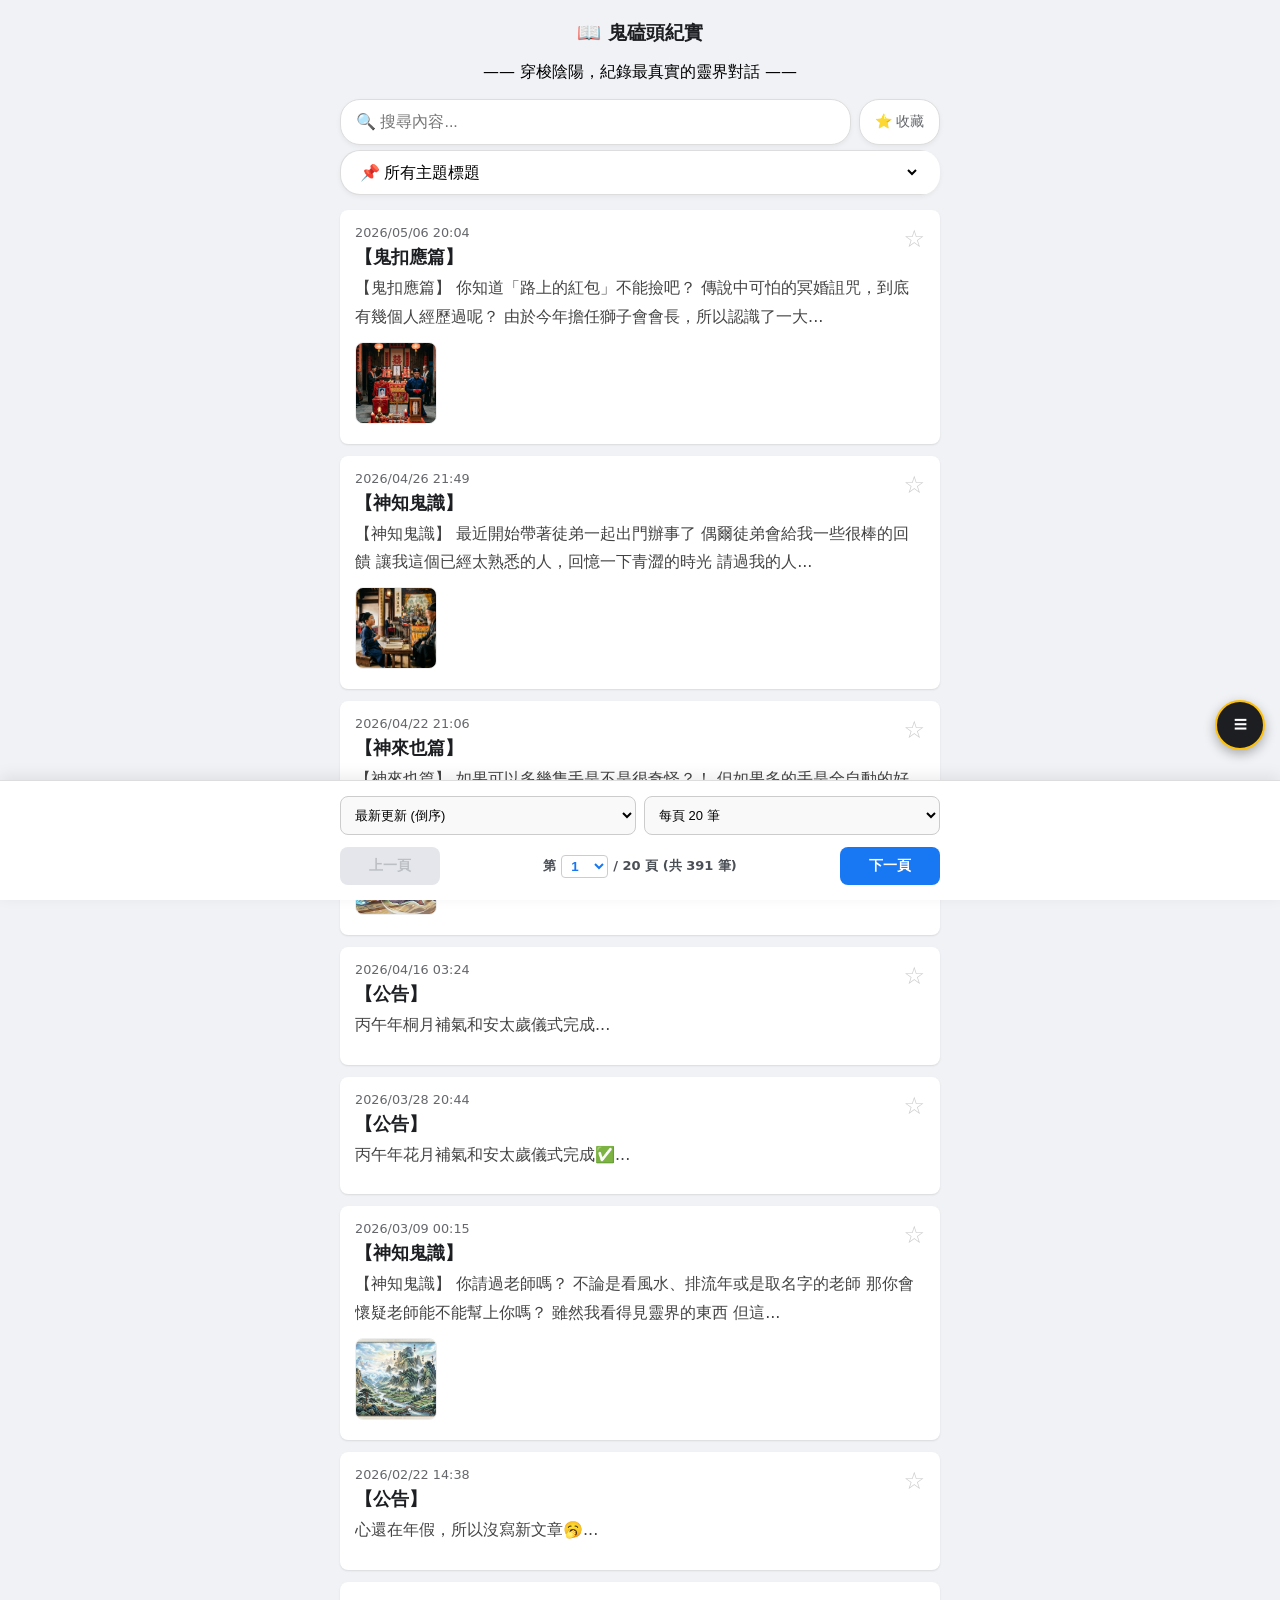
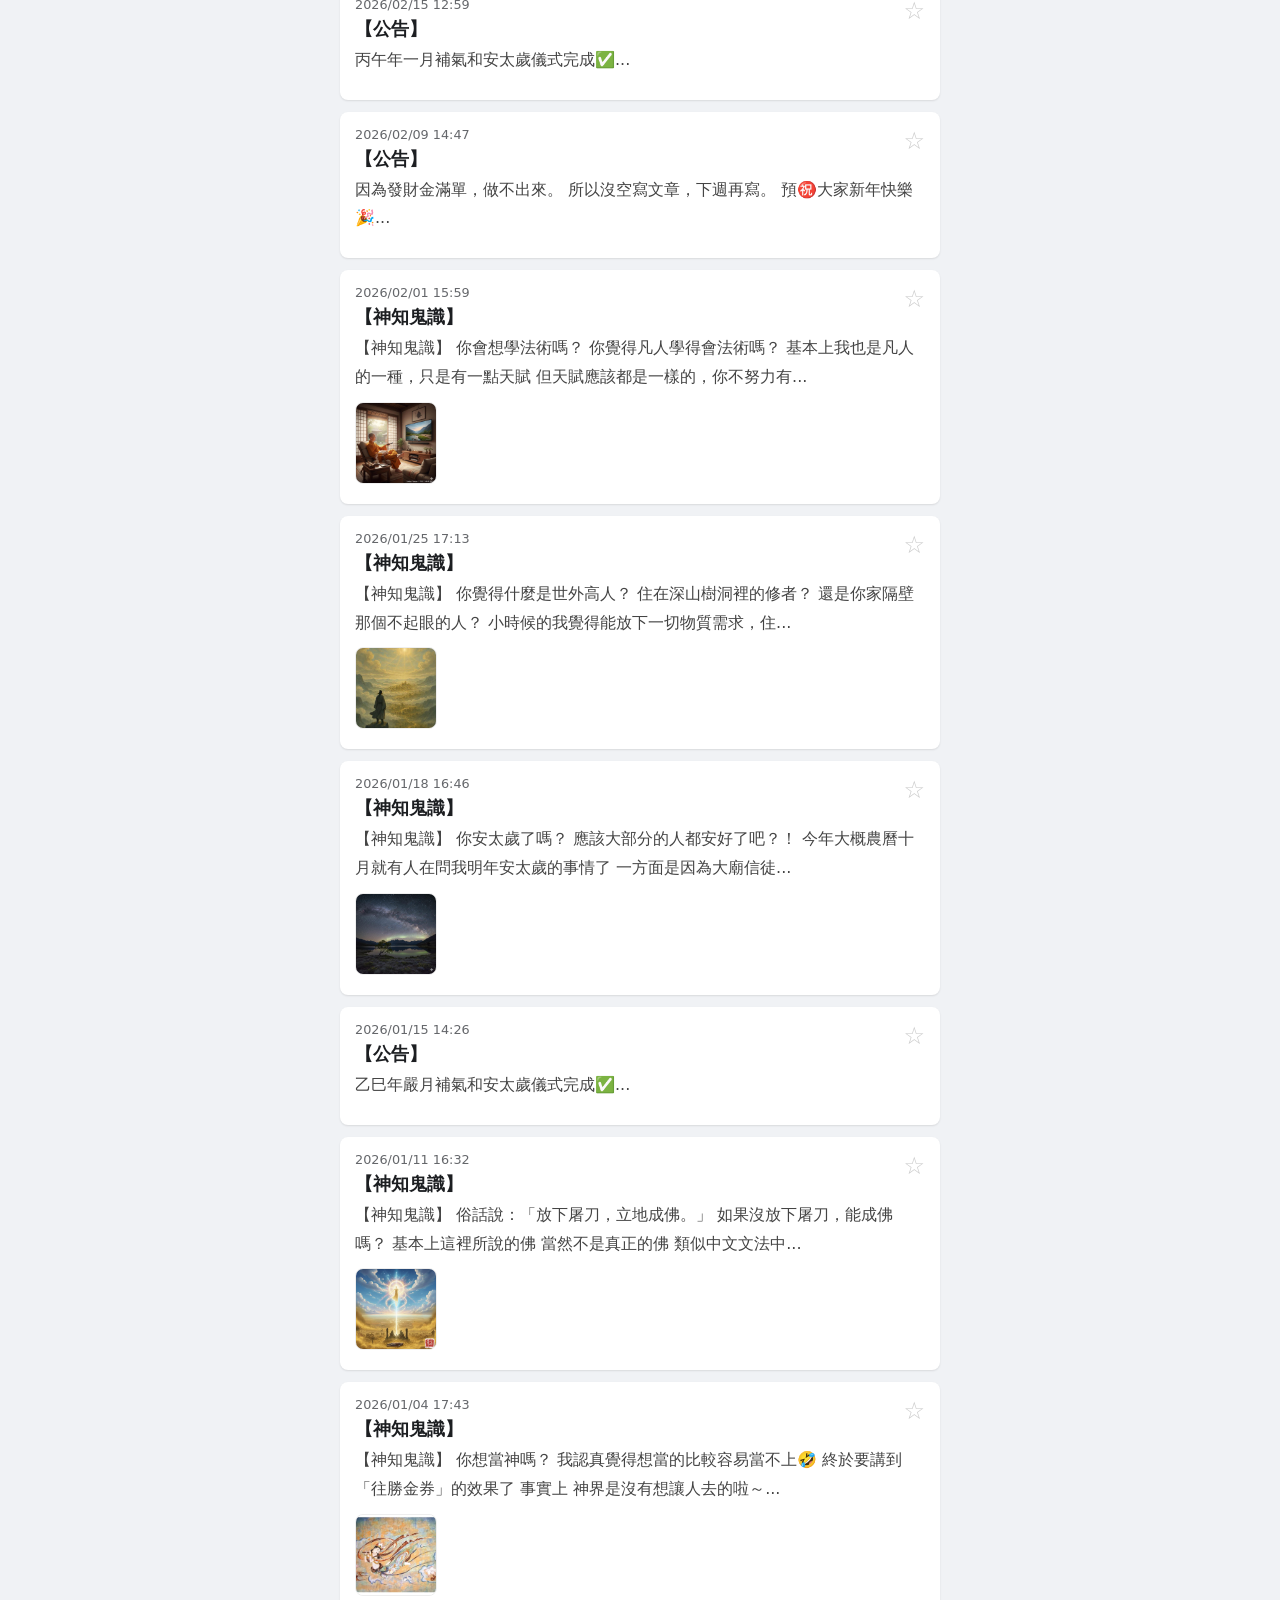
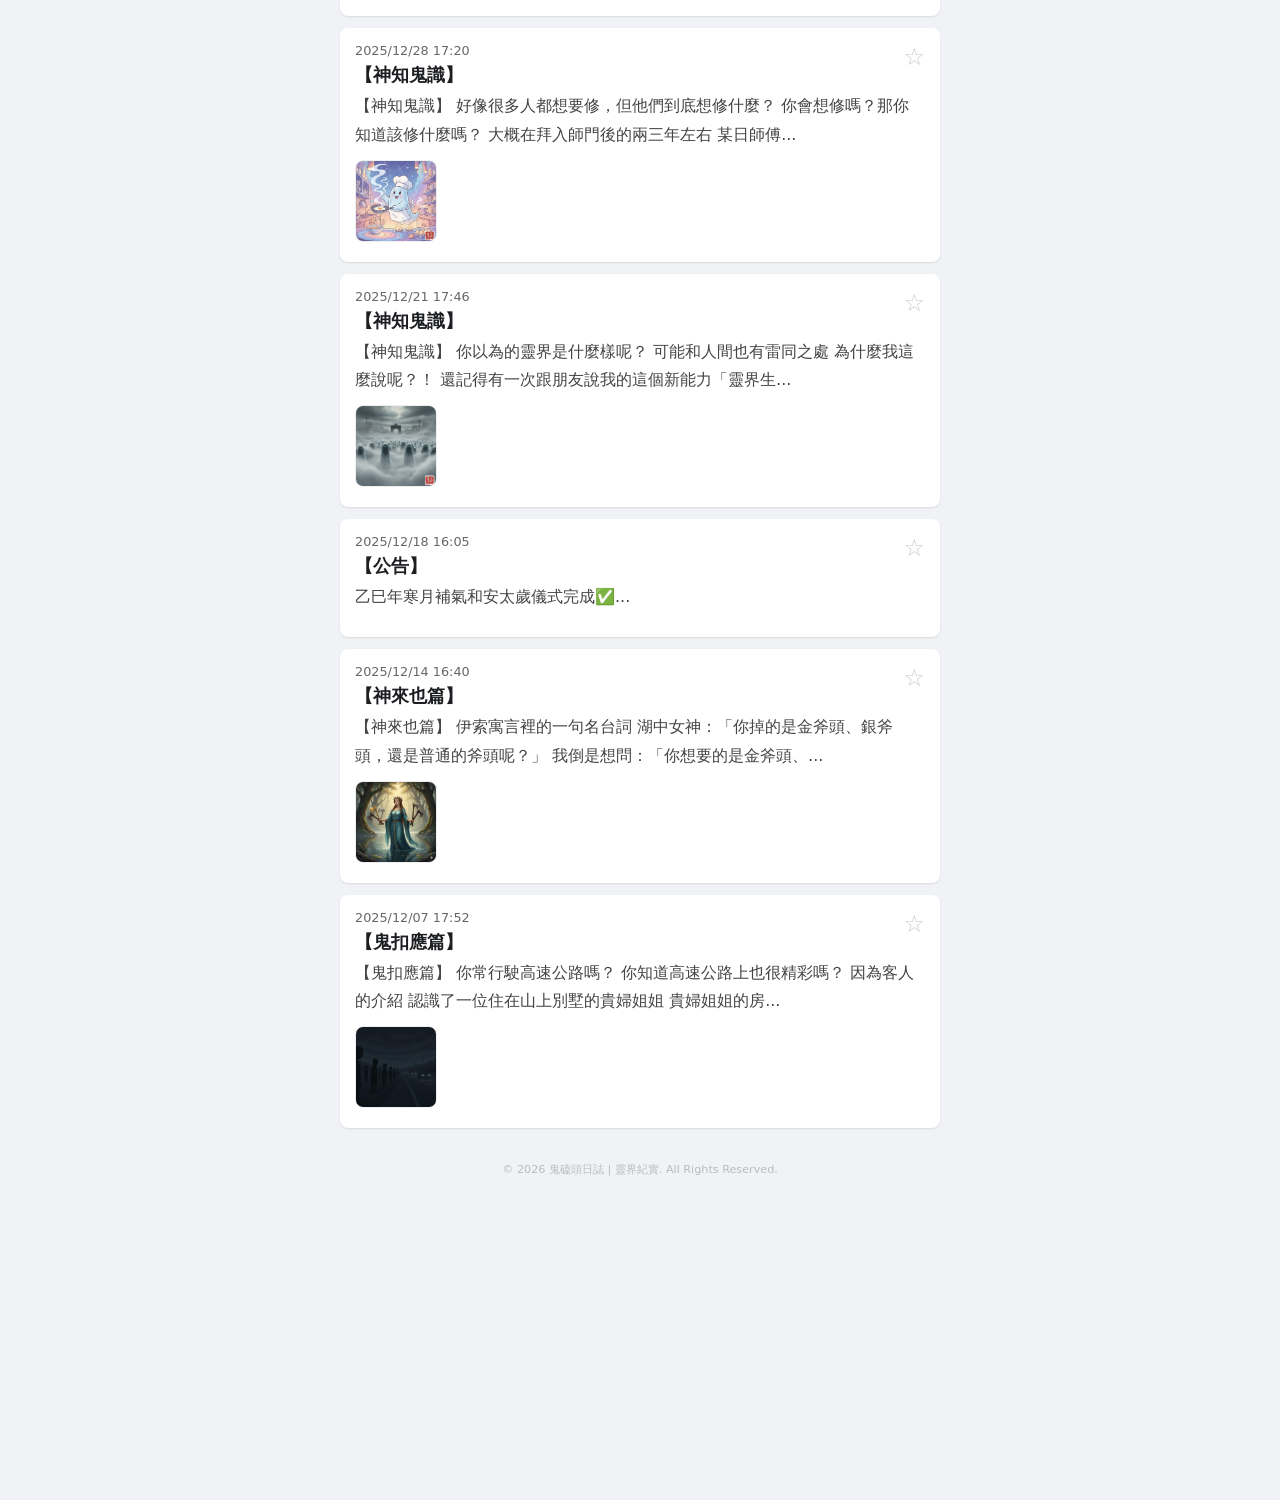
==== index.html @ ac14015a "Update index.html" ====
<!DOCTYPE html>
<html lang="zh-TW">
<head>
    <meta charset="UTF-8">
    <meta name="viewport" content="width=device-width, initial-scale=1.0">
    <title>鬼磕頭日誌 | 靈界紀實</title>
    <link rel="icon" href="pic/GhostKowtow.jpg" type="image/jpeg">
    <link rel="stylesheet" href="CSS/postFB.css">
</head>
<body>

<!-- 懸浮選單 -->
<div class="expandable-menu-container" id="menuContainer">
    <div class="menu-content" id="menuContent"></div>
    <button class="floating-service-btn" id="serviceBtn" onclick="toggleMenu()">
        <span id="serviceIcon">☰</span>
        <span id="serviceText">選單</span>
    </button>
</div>

<div class="container">
    <h1>📖 鬼磕頭紀實</h1>
    <p style="text-align: center;">—— 穿梭陰陽，紀錄最真實的靈界對話 ——</p>
    
    <!-- 搜尋與收藏篩選區 -->
    <div class="search-group">
        <input type="text" id="search" class="search-bar" placeholder="🔍 搜尋內容..." oninput="currentPage=1; updateDisplay()">
        <button id="favToggle" class="filter-fav-btn" onclick="toggleFavFilter()">⭐ 收藏</button>
    </div>

    <!-- 主題分類篩選 -->
    <select id="titleFilter" class="search-bar title-select" style="margin-top: -5px; background-color: #fff;" onchange="currentPage=1; updateDisplay()">
        <option value="">📌 所有主題標題</option>
    </select>

    <!-- 文章列表呈現區 -->
    <div id="post-list">
        <p style="text-align:center; padding:50px; color:#888;">正在載入資料...</p>
    </div>
</div>

<!-- 底部固定導覽座 -->
<div class="bottom-dock">
    <div class="dock-container">
        <!-- 排序與每頁筆數 -->
        <div class="control-row">
            <select id="sortOrder" class="control-select" onchange="updateDisplay()">
                <option value="desc">最新更新 (倒序)</option>
                <option value="asc">從頭開始 (順序)</option>
            </select>
            <select id="pageSize" class="control-select" onchange="currentPage=1; updateDisplay()">
                <option value="5">每頁 5 筆</option>
                <option value="10">每頁 10 筆</option>
                <option value="20" selected>每頁 20 筆</option>
                <option value="50">每頁 50 筆</option>
                <option value="100">每頁 100 筆</option>
                <option value="all">顯示全部</option>
            </select>
        </div>
        
        <!-- 分頁與跳頁導覽 -->
        <div class="pagination">
            <button onclick="changePage(-1)" id="prevBtn" class="page-btn">上一頁</button>
            
            <div class="page-info-group" style="display: flex; align-items: center; gap: 5px;">
                <span>第</span>
                <select id="pageJump" class="jump-select" style="padding: 2px 5px; border-radius: 4px;" onchange="jumpToPage()">
                    <option value="1">1</option>
                </select>
                <span id="pageNum" class="page-num-display">/ 1 頁</span>
            </div>
            
            <button onclick="changePage(1)" id="nextBtn" class="page-btn">下一頁</button>
        </div>
    </div>
</div>

<!-- 文章彈窗 -->
<div id="postModal" style="display:none;">
    <div id="modal-header-title"></div>
    <div id="modal-images"></div>
    <div id="modal-body"></div>
</div>

<footer>
    <p>&copy; 2026 鬼磕頭日誌 | 靈界紀實. All Rights Reserved.</p>
</footer>

<!-- 核心邏輯 -->
<script type="module" src="Javascript/postFB.js"></script>

<!-- 全域橋接函式 -->
<script>
    window.toggleMenu = function() {
        const menu = document.getElementById('menuContainer');
        if (menu) menu.classList.toggle('show-menu');
    };

    window.jumpToPage = function() {
        const select = document.getElementById('pageJump');
        if (select && window.updateDisplay) {
            // 觸發自定義跳頁事件或直接修改全域變數
            window.currentPage = parseInt(select.value);
            window.updateDisplay();
            window.scrollTo(0, 0);
        }
    };
</script>

</body>
</html>
---- CSS/postFB.css ----
/* ==========================================================================
   1. 基礎佈局與變數
   ========================================================================== */
body { 
    font-family: -apple-system, system-ui, "Microsoft JhengHei", sans-serif; 
    background: #f0f2f5; 
    margin: 0; 
    /* 增加底部 padding 確保內容不被 Dock 擋住 */
    padding: 10px 10px 180px 10px; 
    -webkit-tap-highlight-color: transparent;
} 

.container { width: 100%; max-width: 600px; margin: 0 auto; }
h1 { font-size: 1.2rem; margin: 10px 0; color: #1c1e21; text-align: center; }

/* ==========================================================================
   2. 導航選單 (懸浮按鈕 + 動態選單)
   ========================================================================== */
.expandable-menu-container {
    position: fixed;
    bottom: 150px; /* 提高一點避開底部導航 */
    right: 15px;
    z-index: 3000;
    display: flex;
    flex-direction: column;
    align-items: flex-end;
    gap: 10px;
}

.floating-service-btn {
    background: #1c1e21;
    color: #ffffff;
    width: 50px;
    height: 50px;
    border-radius: 50%;
    border: 2px solid #ffc107;
    display: flex;
    justify-content: center;
    align-items: center;
    box-shadow: 0 4px 12px rgba(0,0,0,0.3);
    cursor: pointer;
    transition: all 0.3s ease;
}

.floating-service-btn:hover { transform: scale(1.1); background: #000; }
#serviceText { display: none; }

.menu-content {
    display: none;
    flex-direction: column;
    gap: 5px;
    background: rgba(28, 30, 33, 0.95);
    padding: 10px;
    border-radius: 12px;
    border: 1px solid #ffc107;
    box-shadow: 0 4px 15px rgba(0,0,0,0.3);
    min-width: 130px;
}

.expandable-menu-container.show-menu .menu-content {
    display: flex;
    animation: fadeIn 0.3s ease;
}

.menu-item {
    color: white;
    text-decoration: none;
    display: flex;
    align-items: center;
    gap: 10px;
    padding: 10px 12px;
    font-size: 0.9rem;
    border-radius: 8px;
}
.menu-item:hover { background: rgba(255, 193, 7, 0.1); color: #ffc107; }

/* ==========================================================================
   3. 搜尋列、過濾器與載入狀態
   ========================================================================== */
.search-group { display: flex; gap: 8px; margin-bottom: 10px; }
.search-bar { 
    width: 100%; padding: 12px 15px; font-size: 16px; border-radius: 20px; 
    border: 1px solid #ddd; box-sizing: border-box; outline: none; 
    box-shadow: 0 2px 5px rgba(0,0,0,0.05); margin-bottom: 15px; background: #fff;
}
.search-group .search-bar { flex: 1; margin-bottom: 0; }

.filter-fav-btn { 
    padding: 0 15px; font-size: 14px; border-radius: 20px; border: 1px solid #ddd; 
    background: white; color: #65676b; cursor: pointer; transition: all 0.3s; 
    height: 46px; white-space: nowrap; box-shadow: 0 2px 5px rgba(0,0,0,0.05);
}
.filter-fav-btn.active { background: #ffc107; border-color: #ffc107; color: #000; font-weight: bold; }

#titleFilter { 
    padding-right: 40px !important; border-right: 20px solid transparent !important; 
    margin-right: -35px !important; appearance: menulist;
}

/* ==========================================================================
   4. 文章卡片樣式
   ========================================================================== */
.post-card { 
    background: white; padding: 15px; margin-bottom: 12px; border-radius: 8px; 
    box-shadow: 0 1px 2px rgba(0,0,0,0.1); cursor: pointer; position: relative; 
}
.fav-btn { 
    position: absolute; top: 15px; right: 15px; cursor: pointer; font-size: 1.5em; 
    color: #ccc; transition: all 0.2s; z-index: 10; 
}
.fav-btn.active { color: #ffc107; transform: scale(1.1); }

.post-date { color: #65676b; font-size: 0.8em; }
.post-title { font-weight: bold; font-size: 1.1em; margin: 5px 0; color: #1c1e21; padding-right: 35px; }
.post-content { 
    color: #444; font-size: 16px; line-height: 1.8; overflow: hidden; 
    display: -webkit-box; -webkit-line-clamp: 3; -webkit-box-orient: vertical; margin-bottom: 10px; 
}

.thumb-img-container { 
    display: flex; gap: 8px; flex-wrap: nowrap; overflow-x: auto; 
    padding-bottom: 5px; width: 100%; 
}
.thumb-img { 
    width: 80px !important; height: 80px !important; object-fit: cover; 
    border-radius: 8px; border: 1px solid #eee; flex-shrink: 0; 
}

/* ==========================================================================
   5. 底部固定控制欄 (Dock) 與 跳頁功能 (優化版)
   ========================================================================= */
.bottom-dock { 
    position: fixed; 
    bottom: 0; 
    left: 0; 
    width: 100%; 
    background: #ffffff; 
    border-top: 1px solid #ddd; 
    /* 核心修改：增加下方的安全間距，確保不碰到螢幕邊緣 */
    padding: 15px 0 calc(15px + env(safe-area-inset-bottom)); 
    z-index: 2000; 
    box-shadow: 0 -4px 15px rgba(0,0,0,0.08); 
}

.dock-container { max-width: 600px; margin: 0 auto; padding: 0 15px; }

.control-row { display: flex; gap: 8px; margin-bottom: 12px; }

.control-select { 
    flex: 1; padding: 10px; border-radius: 8px; border: 1px solid #ccc; 
    background: #f9f9f9; font-size: 13px; cursor: pointer; 
}

.pagination { 
    display: flex; 
    justify-content: space-between; 
    align-items: center; 
    gap: 15px; /* 增加元件間距 */
}

.page-btn { 
    background: #1877f2; 
    color: white; 
    border: none; 
    padding: 10px 12px; 
    border-radius: 8px; 
    font-weight: bold; 
    cursor: pointer; 
    font-size: 14px; 
    /* 修改：不強制佔滿，改為彈性固定寬度 */
    flex: 0 1 100px; 
    text-align: center;
}

.page-btn:disabled { background: #e4e6eb; color: #bcc0c4; cursor: not-allowed; }

.page-info-group { 
    flex: 1; 
    display: flex; 
    justify-content: center; 
    align-items: center; 
    gap: 8px; 
    font-size: 13px; 
    font-weight: bold; 
    color: #4b4f56; 
    white-space: nowrap;
}

.jump-select { 
    border: 1px solid #ccc; 
    background: #fff; 
    padding: 4px 8px; 
    border-radius: 6px; 
    color: #1877f2; 
    font-weight: bold;
}

/* ==========================================================================
   6. 獨立文章頁樣式 (article.html)
   ========================================================================== */
.article-container { 
    background: #fff; padding: 20px; border-radius: 8px; 
    box-shadow: 0 2px 10px rgba(0,0,0,0.1); margin-bottom: 100px; 
}
.full-img { width: 100%; max-width: 100%; display: block; margin: 15px auto; border-radius: 8px; }
.full-content { font-size: 1.15em; line-height: 1.8; white-space: pre-wrap; word-wrap: break-word; color: #333; }
.back-btn-top { display: inline-block; margin-bottom: 15px; color: #888; text-decoration: none; font-size: 0.9em; }

/* ==========================================================================
   7. 頁尾
   ========================================================================== */
footer {
    padding: 20px 20px 140px 20px; text-align: center; 
    background-color: transparent; color: #999; font-size: 0.75rem; line-height: 1.4;
}
footer p { margin: 2px 0; }
footer p:last-child { font-size: 0.7rem; opacity: 0.6; }

/* ==========================================================================
   8. 📱 手機 RWD 優化
   ========================================================================== */
@media (max-width: 480px) {
    body { padding-bottom: 200px; }
    .search-group { flex-direction: column; gap: 10px; }
    .filter-fav-btn { width: 100%; height: 48px; }
    .search-bar { margin-bottom: 10px; }
    
    .pagination { gap: 10px; }
    .page-btn { flex: 0 1 85px; padding: 12px 5px; font-size: 13px; }
    .page-info-group { font-size: 11px; gap: 4px; }
    .jump-select { padding: 4px 6px; }
}

@keyframes fadeIn {
    from { opacity: 0; transform: translateY(10px); }
    to { opacity: 1; transform: translateY(0); }
}
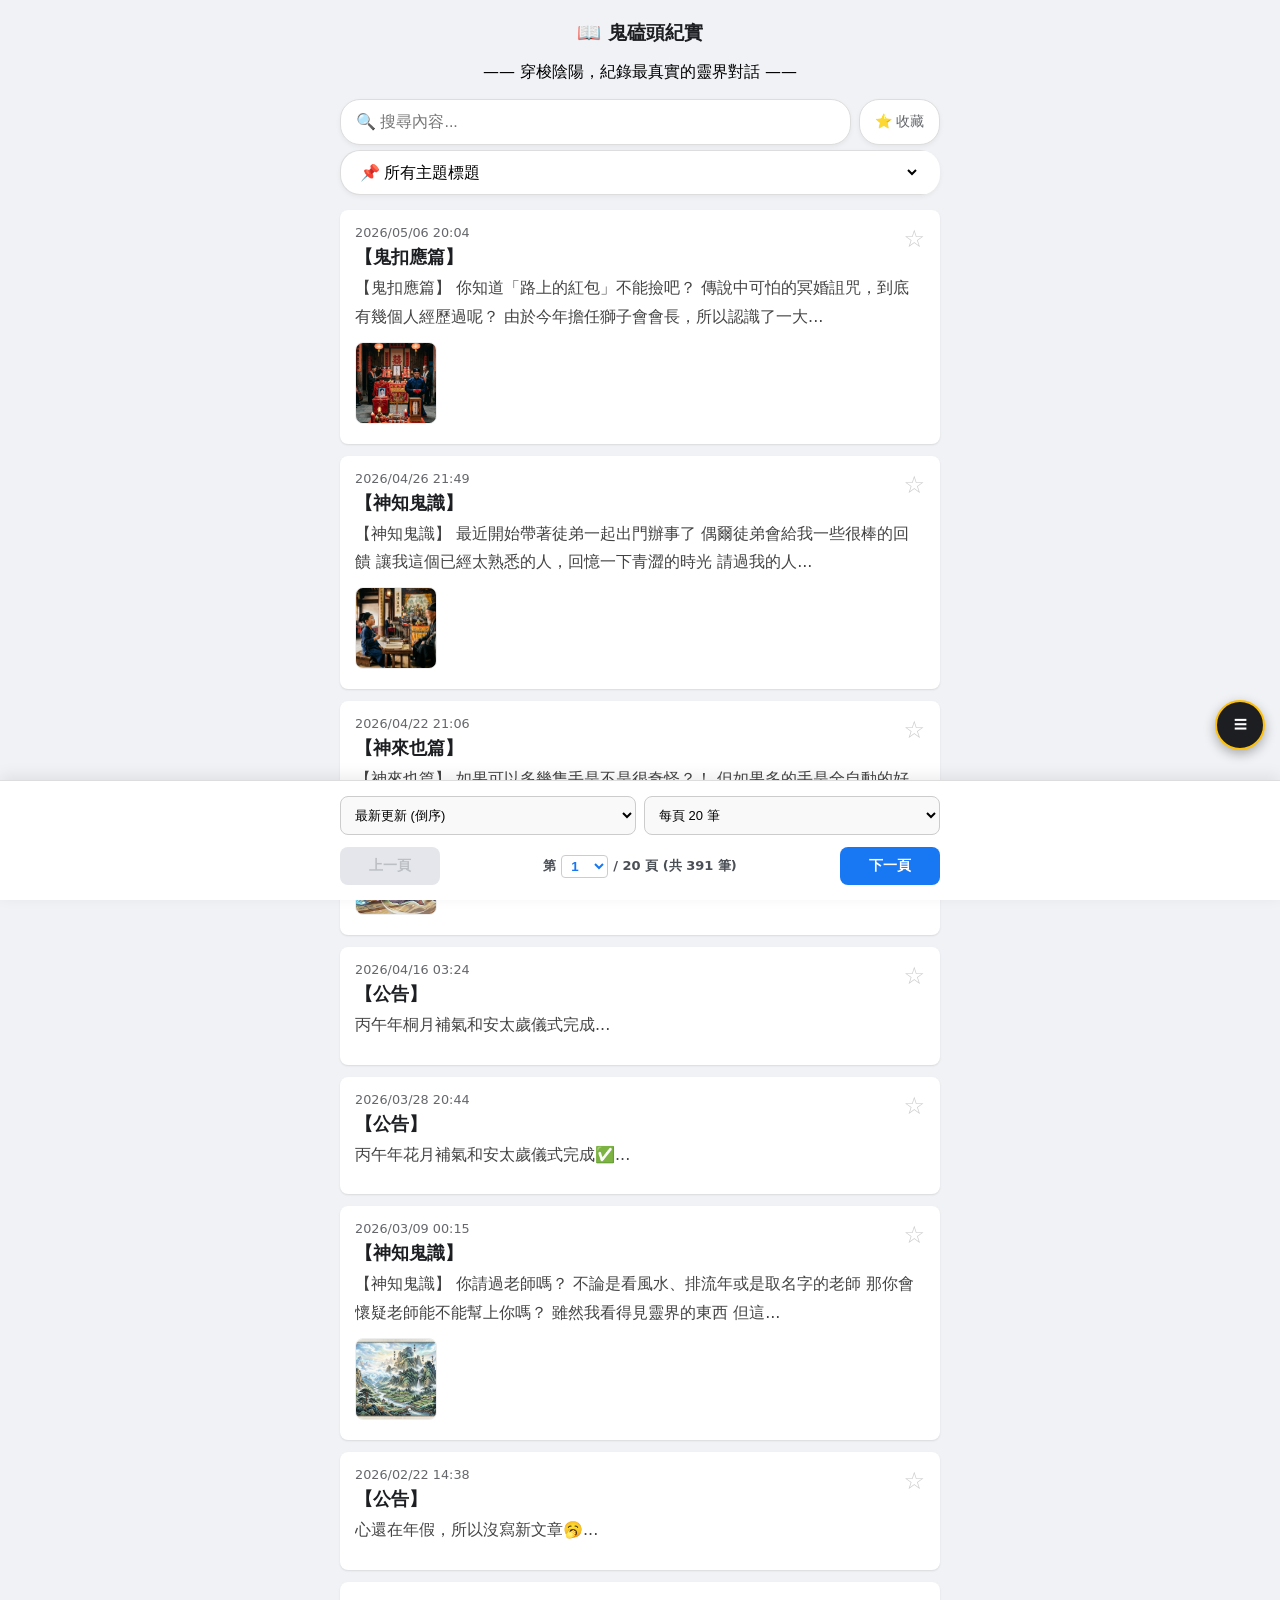
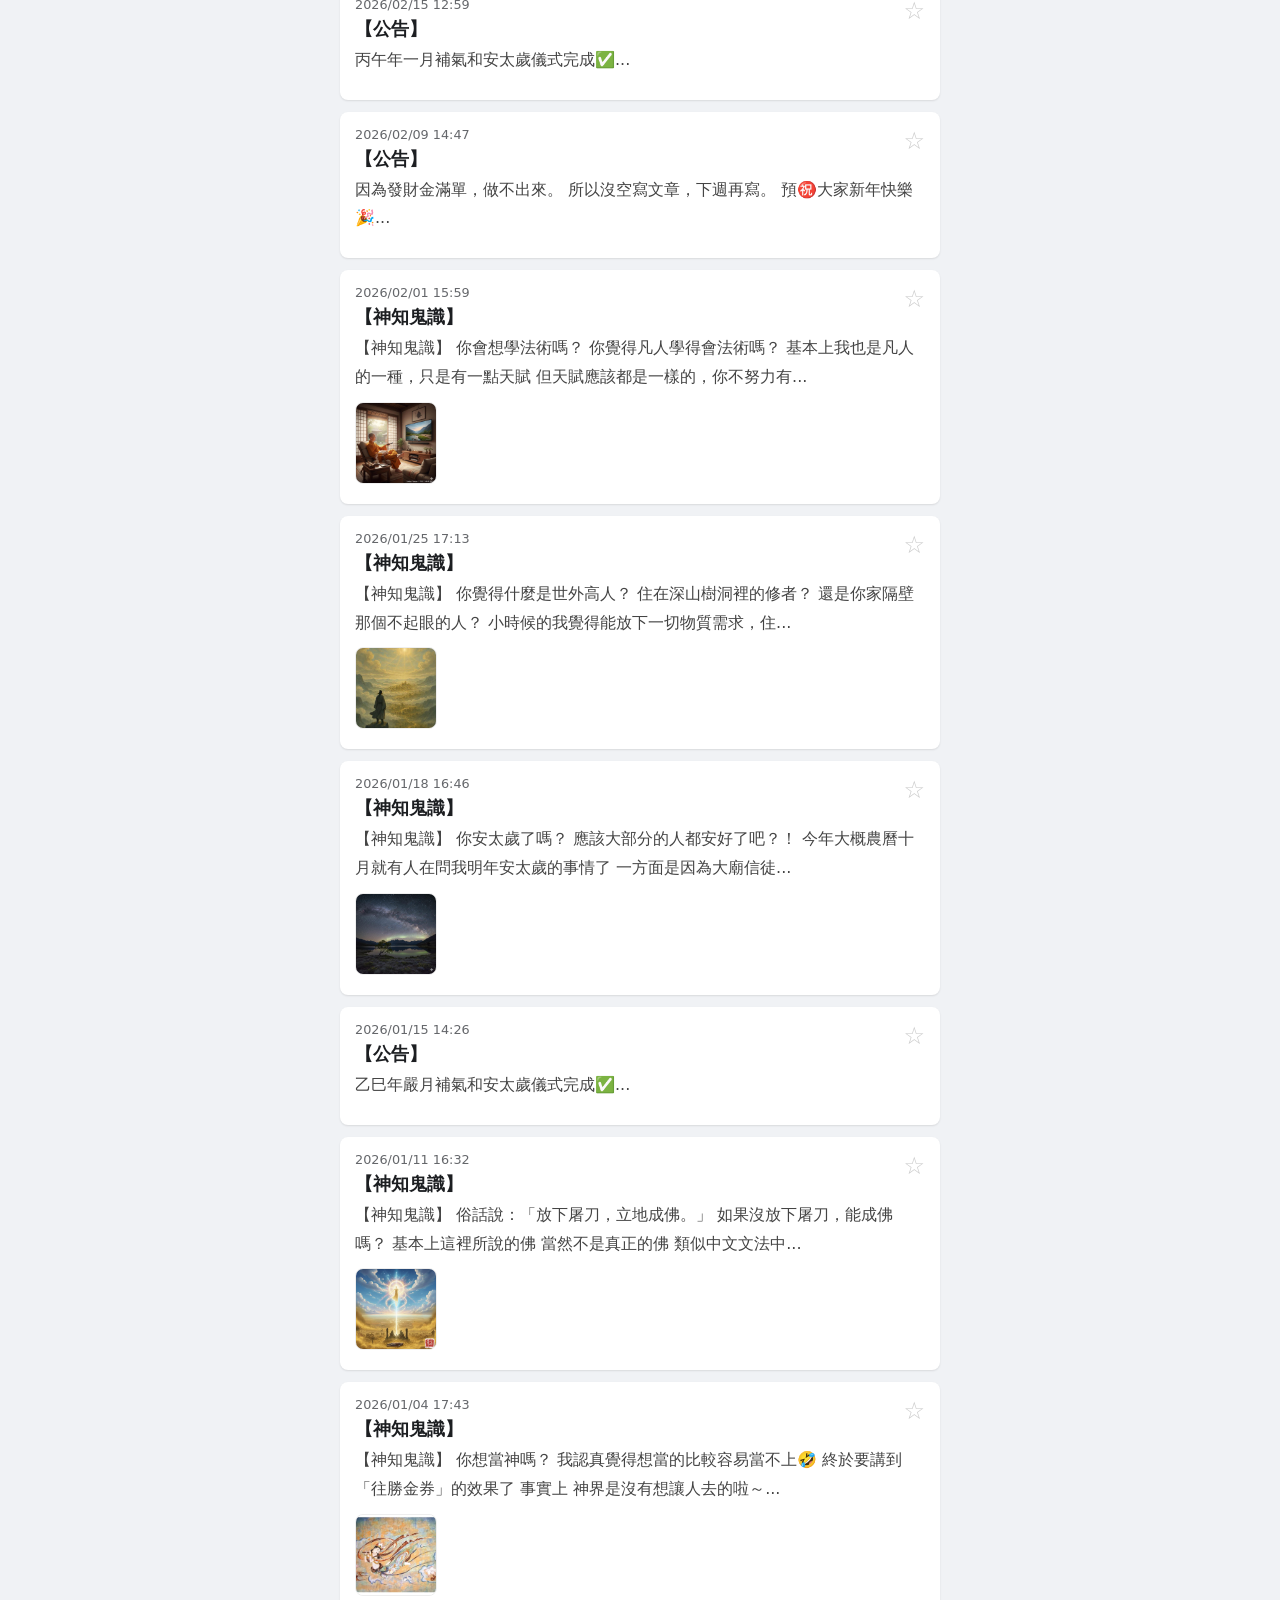
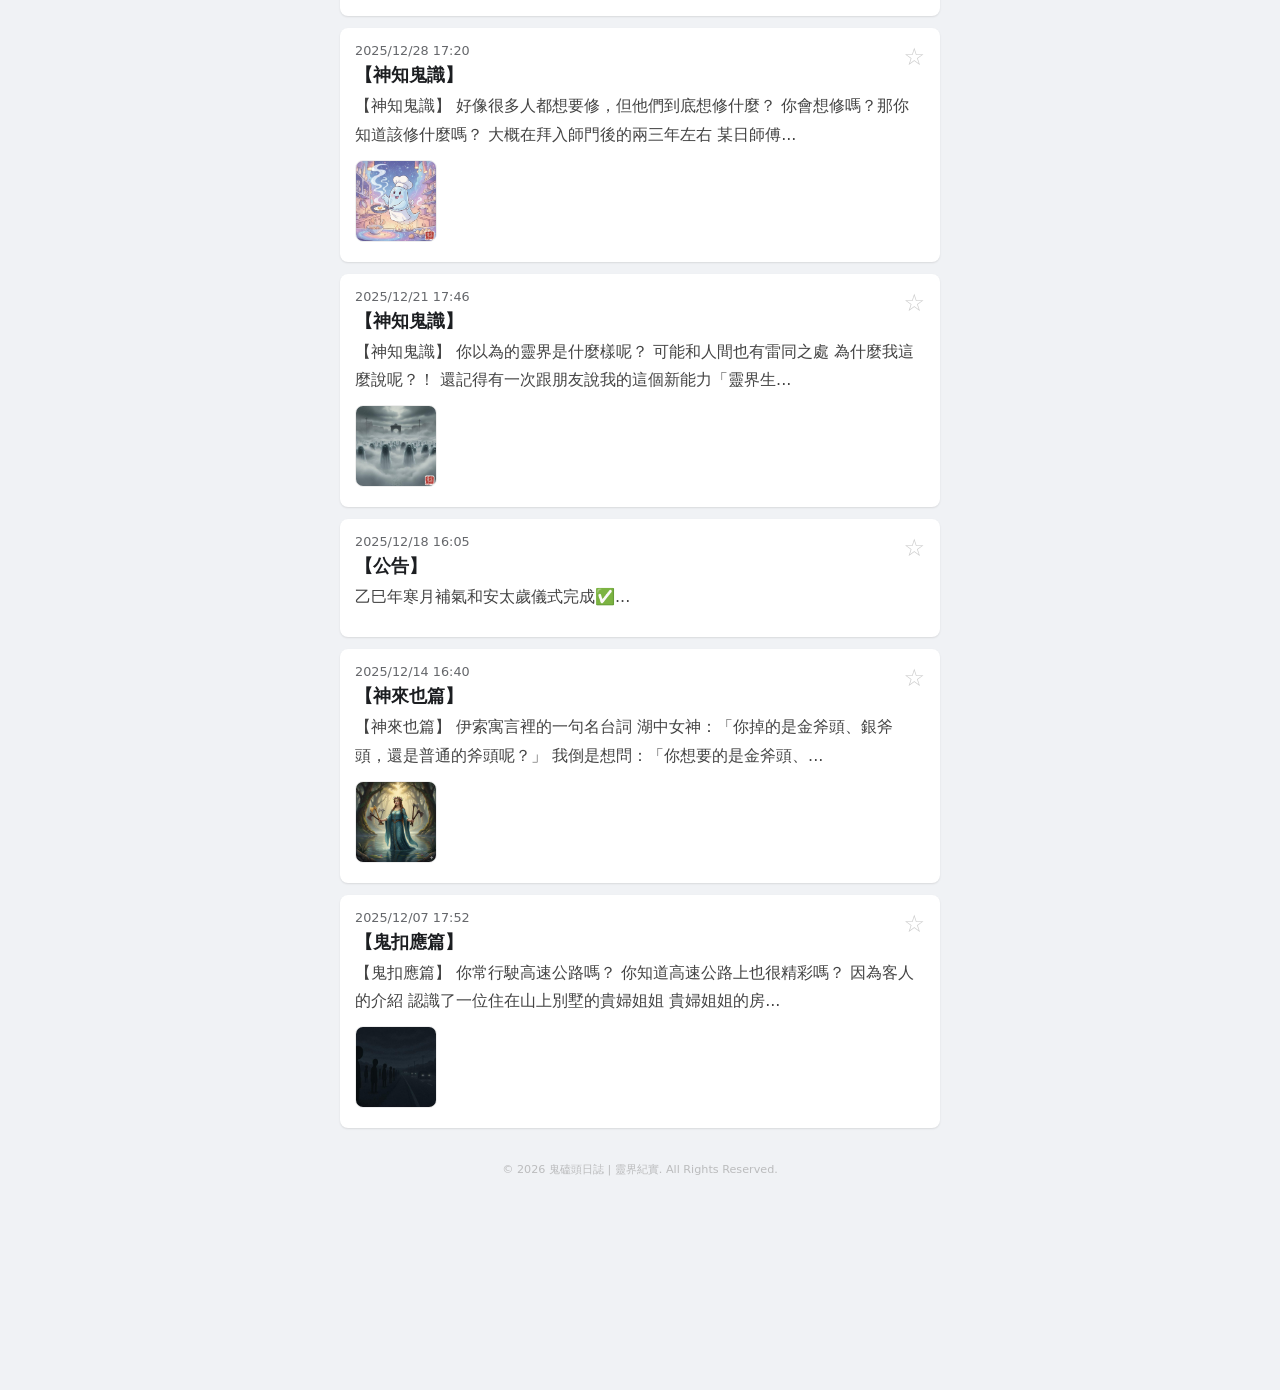
==== commit 28846ec1: "Update index.html" ====
--- a/index.html
+++ b/index.html
@@ -4,12 +4,19 @@
     <meta charset="UTF-8">
     <meta name="viewport" content="width=device-width, initial-scale=1.0">
     <title>鬼磕頭日誌 | 靈界紀實</title>
-    <link rel="icon" href="pic/GhostKowtow.jpg" type="image/jpeg">
+    <meta name="description" content="穿梭陰陽，紀錄最真實的靈界對話。收錄鬼磕頭紀實、靈異故事與真實案例。">
+    <link rel="icon" href="https://spiritref.github.io/GhostKowtow.ico" type="image/x-icon">
+    <link rel="shortcut icon" href="https://spiritref.github.io/GhostKowtow.ico" type="image/x-icon">
+    <link rel="apple-touch-icon" href="https://spiritref.github.io/ghoststory/pic/GhostKowtow.jpg">
+    <meta property="og:title" content="鬼磕頭日誌 | 靈界紀實">
+    <meta property="og:description" content="穿梭陰陽，紀錄最真實的靈界對話。">
+    <meta property="og:image" content="https://spiritref.github.io/ghoststory/pic/GhostKowtow.jpg">
+    <meta property="og:url" content="https://spiritref.github.io">
+    <meta property="og:type" content="website">
     <link rel="stylesheet" href="CSS/postFB.css">
 </head>
 <body>
 
-<!-- 懸浮選單 -->
 <div class="expandable-menu-container" id="menuContainer">
     <div class="menu-content" id="menuContent"></div>
     <button class="floating-service-btn" id="serviceBtn" onclick="toggleMenu()">
@@ -22,27 +29,22 @@
     <h1>📖 鬼磕頭紀實</h1>
     <p style="text-align: center;">—— 穿梭陰陽，紀錄最真實的靈界對話 ——</p>
     
-    <!-- 搜尋與收藏篩選區 -->
     <div class="search-group">
         <input type="text" id="search" class="search-bar" placeholder="🔍 搜尋內容..." oninput="currentPage=1; updateDisplay()">
         <button id="favToggle" class="filter-fav-btn" onclick="toggleFavFilter()">⭐ 收藏</button>
     </div>
 
-    <!-- 主題分類篩選 -->
     <select id="titleFilter" class="search-bar title-select" style="margin-top: -5px; background-color: #fff;" onchange="currentPage=1; updateDisplay()">
         <option value="">📌 所有主題標題</option>
     </select>
 
-    <!-- 文章列表呈現區 -->
     <div id="post-list">
         <p style="text-align:center; padding:50px; color:#888;">正在載入資料...</p>
     </div>
 </div>
 
-<!-- 底部固定導覽座 -->
 <div class="bottom-dock">
     <div class="dock-container">
-        <!-- 排序與每頁筆數 -->
         <div class="control-row">
             <select id="sortOrder" class="control-select" onchange="updateDisplay()">
                 <option value="desc">最新更新 (倒序)</option>
@@ -58,7 +60,6 @@
             </select>
         </div>
         
-        <!-- 分頁與跳頁導覽 -->
         <div class="pagination">
             <button onclick="changePage(-1)" id="prevBtn" class="page-btn">上一頁</button>
             
@@ -74,8 +75,6 @@
         </div>
     </div>
 </div>
-
-<!-- 文章彈窗 -->
 <div id="postModal" style="display:none;">
     <div id="modal-header-title"></div>
     <div id="modal-images"></div>
@@ -85,27 +84,7 @@
 <footer>
     <p>&copy; 2026 鬼磕頭日誌 | 靈界紀實. All Rights Reserved.</p>
 </footer>
-
-<!-- 核心邏輯 -->
 <script type="module" src="Javascript/postFB.js"></script>
-
-<!-- 全域橋接函式 -->
-<script>
-    window.toggleMenu = function() {
-        const menu = document.getElementById('menuContainer');
-        if (menu) menu.classList.toggle('show-menu');
-    };
-
-    window.jumpToPage = function() {
-        const select = document.getElementById('pageJump');
-        if (select && window.updateDisplay) {
-            // 觸發自定義跳頁事件或直接修改全域變數
-            window.currentPage = parseInt(select.value);
-            window.updateDisplay();
-            window.scrollTo(0, 0);
-        }
-    };
-</script>
 
 </body>
 </html>
--- a/CSS/postFB.css
+++ b/CSS/postFB.css
@@ -210,7 +210,7 @@
    7. 頁尾
    ========================================================================== */
 footer {
-    padding: 20px 20px 140px 20px; text-align: center; 
+    padding: 20px 20px 30px 20px; text-align: center; 
     background-color: transparent; color: #999; font-size: 0.75rem; line-height: 1.4;
 }
 footer p { margin: 2px 0; }
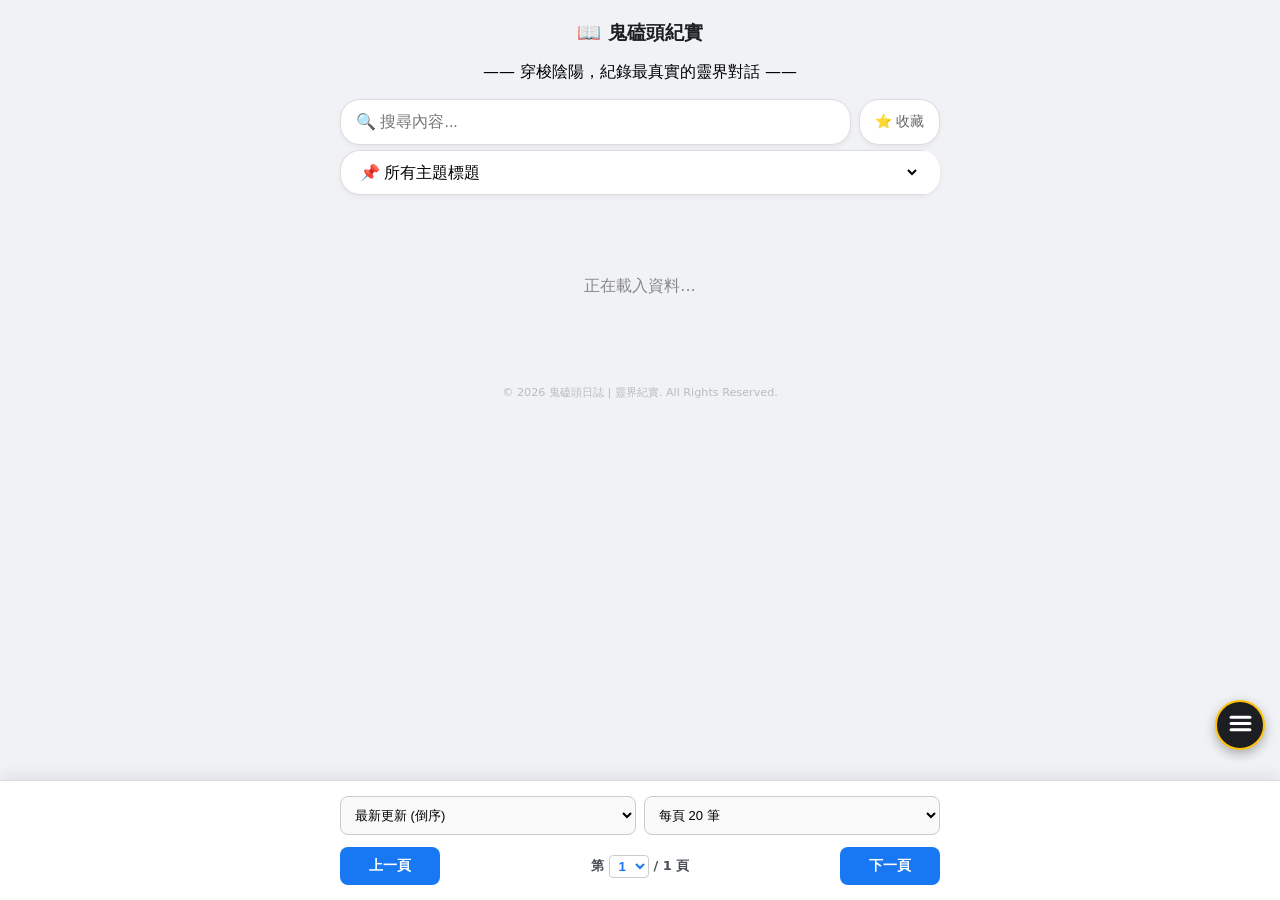
==== commit ead042e3: "Update index.html" ====
--- a/index.html
+++ b/index.html
@@ -20,7 +20,13 @@
 <div class="expandable-menu-container" id="menuContainer">
     <div class="menu-content" id="menuContent"></div>
     <button class="floating-service-btn" id="serviceBtn" onclick="toggleMenu()">
-        <span id="serviceIcon">☰</span>
+        <span id="serviceIcon">
+	        <svg width="25" height="25" viewBox="0 0 24 24" fill="none" stroke="currentColor" stroke-width="3" stroke-linecap="round" stroke-linejoin="round">
+	            <line x1="3" y1="12" x2="21" y2="12"></line>
+	            <line x1="3" y1="6" x2="21" y2="6"></line>
+	            <line x1="3" y1="18" x2="21" y2="18"></line>
+	        </svg>
+	    </span>
         <span id="serviceText">選單</span>
     </button>
 </div>
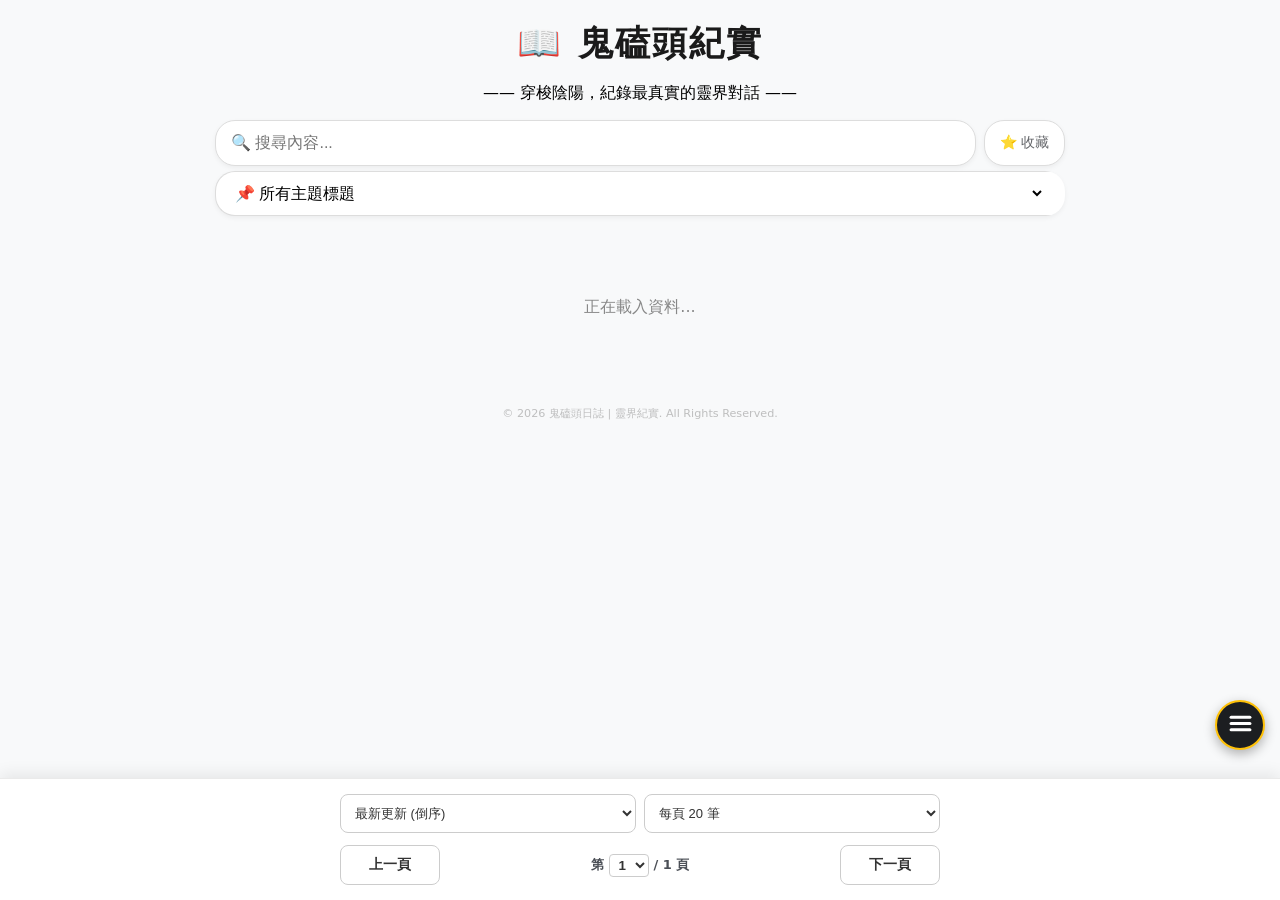
==== commit 56d62562: "Update AI  modify" ====
--- a/index.html
+++ b/index.html
@@ -7,13 +7,39 @@
     <meta name="description" content="穿梭陰陽，紀錄最真實的靈界對話。收錄鬼磕頭紀實、靈異故事與真實案例。">
     <link rel="icon" href="https://spiritref.github.io/GhostKowtow.ico" type="image/x-icon">
     <link rel="shortcut icon" href="https://spiritref.github.io/GhostKowtow.ico" type="image/x-icon">
-    <link rel="apple-touch-icon" href="https://spiritref.github.io/ghoststory/pic/GhostKowtow.jpg">
+    <link rel="apple-touch-icon" href="https://spiritref.github.io/GhostKowtow.jpg">
     <meta property="og:title" content="鬼磕頭日誌 | 靈界紀實">
     <meta property="og:description" content="穿梭陰陽，紀錄最真實的靈界對話。">
-    <meta property="og:image" content="https://spiritref.github.io/ghoststory/pic/GhostKowtow.jpg">
-    <meta property="og:url" content="https://spiritref.github.io">
+    <meta property="og:image" content="https://spiritref.github.io/GhostKowtow.jpg">
+    <meta property="og:url" content="https://spiritref.github.io/ghoststory/">
     <meta property="og:type" content="website">
+	<meta property="og:site_name" content="鬼磕頭日誌 | 靈界紀實">
+    <meta name="twitter:card" content="summary_large_image">
+    <meta name="twitter:title" content="鬼磕頭日誌 | 靈界紀實">
+    <meta name="twitter:description" content="穿梭陰陽，紀錄最真實的靈界對話。">
+    <meta name="twitter:image" content="https://spiritref.github.io/GhostKowtow.jpg">
     <link rel="stylesheet" href="CSS/postFB.css">
+    <style>
+        /* 牛皮紙質感古典風格 */
+        body { background: #f8f9fa; }
+        .container { max-width: 850px; }
+        h1 { text-align: center; color: #1a1a1a; font-size: 2.2em; font-weight: 900; letter-spacing: 2px; }
+        
+        /* 牛皮紙質感卡片 */
+        .post-card { background: linear-gradient(135deg, #f7ebd7 0%, #e6d3af 100%); border: 1px solid #dcbfa2; border-left: 5px solid #8b7355; color: #3e2723; box-shadow: 0 4px 10px rgba(0,0,0,0.05); transition: box-shadow 0.3s, transform 0.3s; }
+        .post-card:hover { box-shadow: 0 6px 16px rgba(139, 115, 85, 0.15); transform: translateY(-2px); }
+        .post-date { color: #4a2e1b; }
+        .post-title { color: #4a2e1b; }
+        .post-content { color: #5c4332; }
+        
+        /* 底部控制欄 */
+        .bottom-dock { background: #ffffff; border-top: 1px solid #eaeaea; }
+        .control-select { background: #ffffff; color: #333333; border: 1px solid #cccccc; }
+        .page-btn { background: #ffffff; color: #333333; border: 1px solid #cccccc; }
+        .page-btn:hover:not(:disabled) { background: #faf6f0; border-color: #8b7355; color: #8b7355; }
+        .page-btn:disabled { background: #f9f9f9; color: #aaaaaa; border-color: #eeeeee; }
+        .jump-select { background: #ffffff; color: #333333; border: 1px solid #cccccc; }
+    </style>
 </head>
 <body>
 
@@ -90,6 +116,15 @@
 <footer>
     <p>&copy; 2026 鬼磕頭日誌 | 靈界紀實. All Rights Reserved.</p>
 </footer>
+<!-- Google tag (gtag.js) -->
+<script async src="https://www.googletagmanager.com/gtag/js?id=G-PSE2H8VSBQ"></script>
+<script>
+  window.dataLayer = window.dataLayer || [];
+  function gtag(){dataLayer.push(arguments);}
+  gtag('js', new Date());
+
+  gtag('config', 'G-PSE2H8VSBQ');
+</script>
 <script type="module" src="Javascript/postFB.js"></script>
 
 </body>
